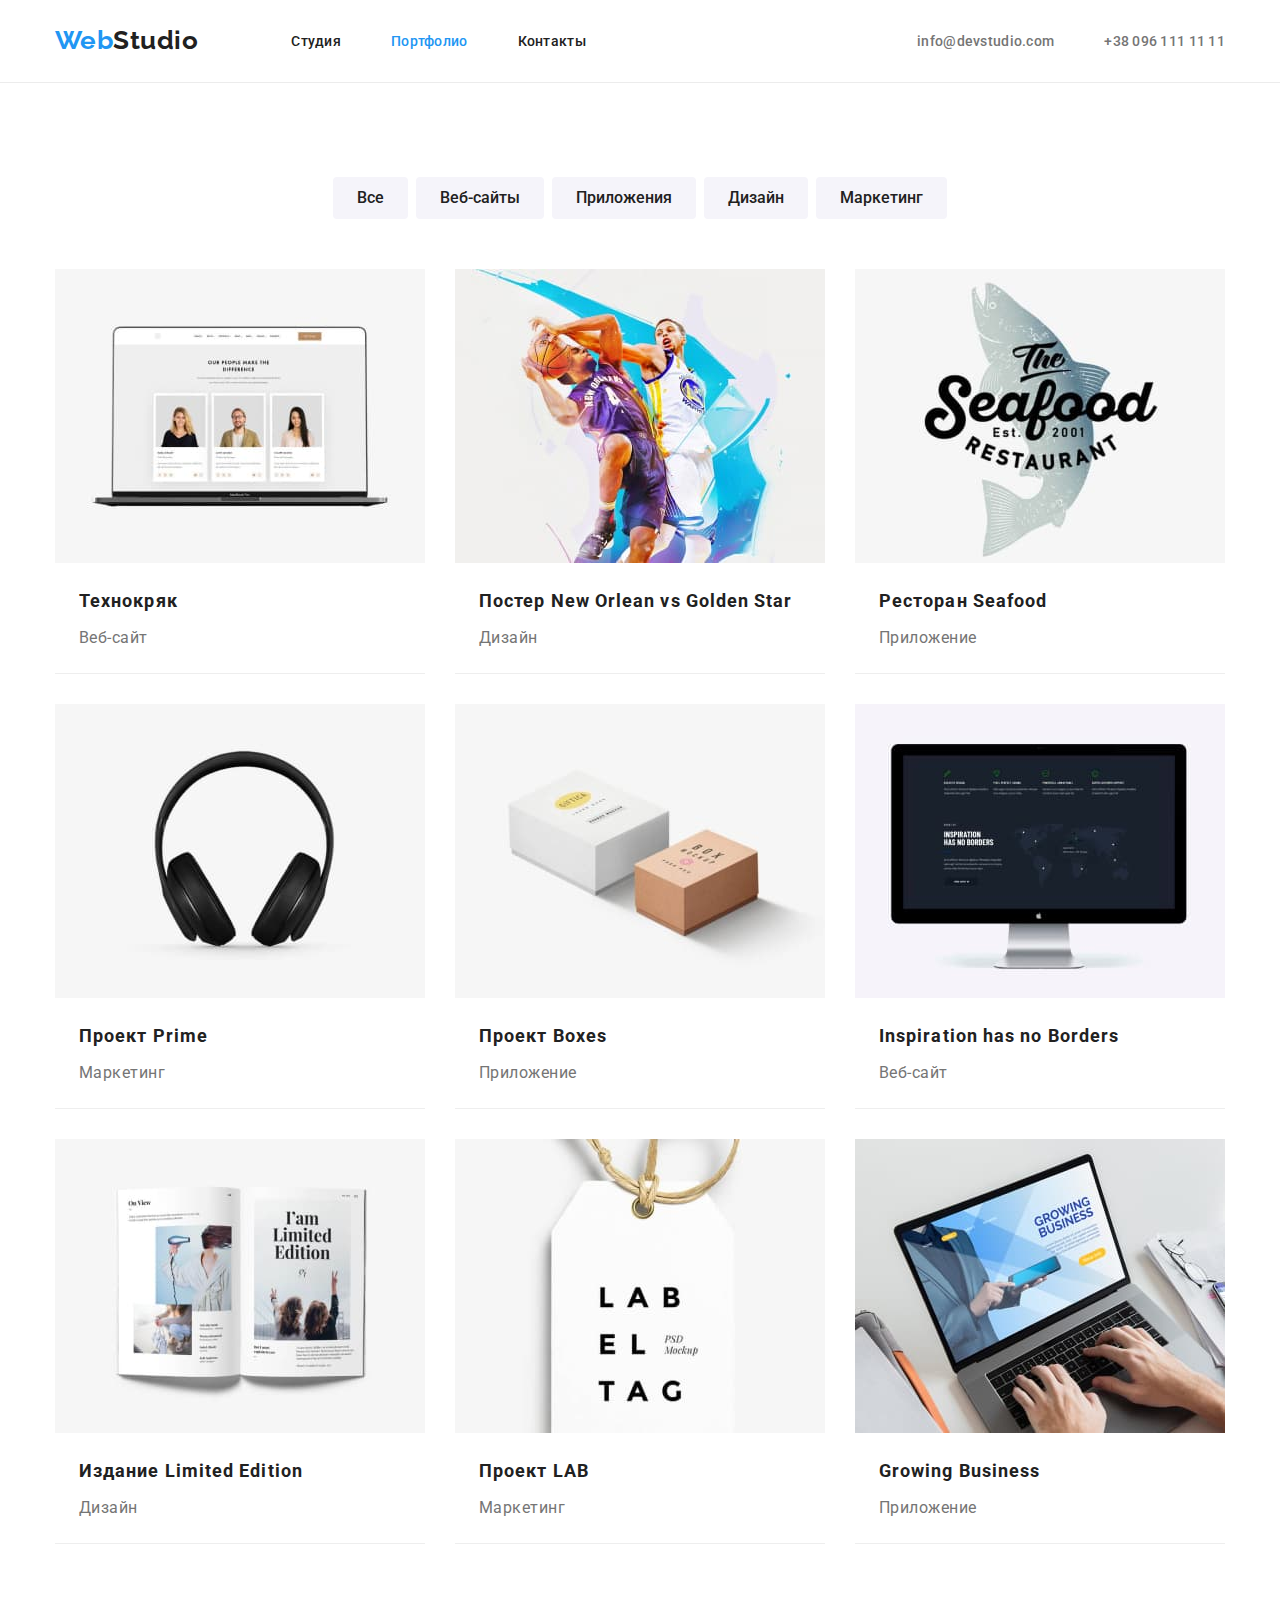
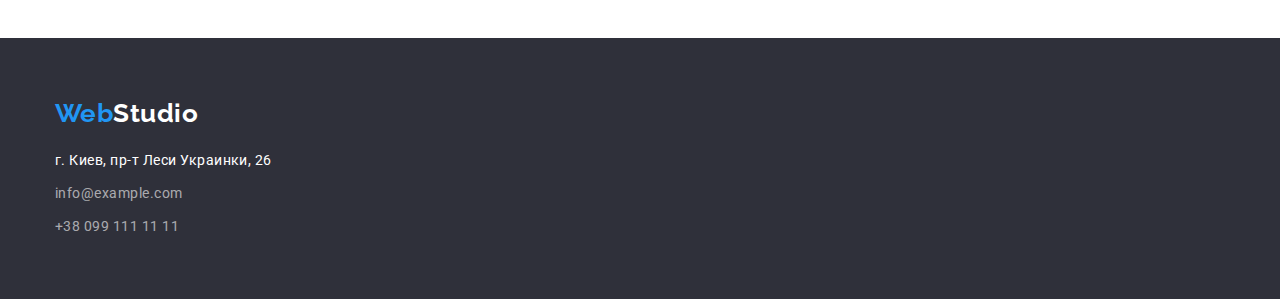
==== portfolio.html @ 7e85a977 "Adds a sprite, decorates navigation icons, and background for hero" ====
<!DOCTYPE html>
<html lang="ru">
<head>
    <meta charset="UTF-8">
    <meta http-equiv="X-UA-Compatible" content="IE=edge">
    <meta name="viewport" content="width=device-width, initial-scale=1.0">
    <title>Страница портфолио</title>
    <link rel="preconnect" href="https://fonts.gstatic.com">
    <link href="https://fonts.googleapis.com/css2?family=Raleway:wght@700&family=Roboto:wght@400;500;700;900&display=swap"
        rel="stylesheet">
    <link rel="stylesheet" href="https://cdnjs.cloudflare.com/ajax/libs/modern-normalize/1.0.0/modern-normalize.min.css">
    <link rel="stylesheet" href="./css/style.css">
</head>
<body>
    <header class="header-section">
        <div class="container header-flex">
            <a class="logo dark-logo" href="#"><span class="logo-accent">Web</span>Studio</a>
            <nav class="menu">
                <ul class="nav-list list">
                    <li class="site-menu">
                        <a class="nav-link" href="./index.html">Студия</a>
                    </li>
                    <li class="site-menu">
                        <a class="nav-link activ-page" href="#">Портфолио</a>
                    </li>
                    <li class="site-menu">
                        <a class="nav-link" href="#">Контакты</a>
                    </li>
                </ul>
            </nav>
            <!--контакты-->
            <ul class="header-contact list">
                <li class="nav-contact">
                    <a class="nav-link" href="mailto:info@devstudio.com">info@devstudio.com</a>
                </li>
                <li class="nav-contact tel">
                    <a class="nav-link" href="tel:+380961111111">+38 096 111 11 11</a>
                </li>
            </ul>
        </div>
    </header>
    <main>
        <!--<h1>Портфолио<h1>-->
        <!--Секция фильтры-->
        <section class="main-section section"> 
            <div class="container">
                          <!--<h2>Фильтры<h2>-->
                <ul class="filter list">
                    <li class="filter-list"><button class="filter-button" type="button">Все</button></li>
                    <li class="filter-list"><button class="filter-button" type="button">Веб-сайты</button></li>
                    <li class="filter-list"><button class="filter-button" type="button">Приложения</button></li>
                    <li class="filter-list"><button class="filter-button" type="button">Дизайн</button></li>
                    <li class="filter-list"><button class="filter-button" type="button">Маркетинг</button></li>
                </ul>
            <!--<h2>Примеры проектов<h2>-->
                <ul class="project list">
                    <li class="project-item">
                        <img src="./images/portfolio-page/img-portfolio-1.jpg" alt="Example website">
                        <div class="project-info">
                            <h3 class="project-title">Технокряк</h3>
                            <p class="project-text">Веб-сайт</p>
                        </div>
                    </li>
                    <li class="project-item">
                        <img src="./images/portfolio-page/img-portfolio-2.jpg" alt="Poster design">
                        <div class="project-info">
                            <h3 class="project-title">Постер New Orlean vs Golden Star</h3>
                            <p class="project-text">Дизайн</p>
                        </div>
                    </li>
                    <li class="project-item">
                        <img src="./images/portfolio-page/img-portfolio-3.jpg" alt="Sample website for a restaurant">
                        <div class="project-info">
                            <h3 class="project-title">Ресторан Seafood</h3>
                            <p class="project-text">Приложение</p>
                        </div>
                    </li>
                    <li class="project-item">
                        <img src="./images/portfolio-page/img-portfolio-4.jpg" alt="Headphones">
                        <div class="project-info">
                            <h3 class="project-title">Проект Prime</h3>
                            <p class="project-text">Маркетинг</p>
                        </div>
                    </li>
                    <li class="project-item">
                        <img src="./images/portfolio-page/img-portfolio-5.jpg" alt="Two boxes">
                        <div class="project-info">
                            <h3 class="project-title">Проект Boxes</h3>
                            <p class="project-text">Приложение</p>
                        </div>
                    </li>
                    <li class="project-item">
                        <img src="./images/portfolio-page/img-portfolio-6.jpg" alt="Example website">
                        <div class="project-info">
                            <h3 class="project-title">Inspiration has no Borders</h3>
                            <p class="project-text">Веб-сайт</p>
                        </div>
                    </li>
                    <li class="project-item">
                        <img src="./images/portfolio-page/img-portfolio-7.jpg" alt="Design example">
                        <div class="project-info">
                            <h3 class="project-title">Издание Limited Edition</h3>
                            <p class="project-text">Дизайн</p>
                        </div>
                    </li>
                    <li class="project-item">
                        <img src="./images/portfolio-page/img-portfolio-8.jpg" alt="Example project">
                        <div class="project-info">
                            <h3 class="project-title">Проект LAB</h3>
                            <p class="project-text">Маркетинг</p>
                        </div>
                    </li>
                    <li class="project-item">
                        <img src="./images/portfolio-page/img-portfolio-9.jpg" alt="Example application">
                        <div class="project-info">
                            <h3 class="project-title">Growing Business</h3>
                            <p class="project-text">Приложение</p>
                        </div>
                    </li>
                </ul>
            </div>
        </section>
    </main>
    <!--Футер-->
    <footer class="footer-contact">
        <div class="container footer-container">
            <a class="logo light-logo" href=""><span class="logo-accent">Web</span>Studio</a>
            <address class="footer-address">
                <p class="adres">г. Киев, пр-т Леси Украинки, 26</p>
                <ul class="footer-list list">
                    <li class="footer-list-item"><a class="mail" href="mailto:info@example.com">info@example.com</a></li>
                    <li class="footer-list-item"><a class="phone-number" href="tel:+380991111111">+38 099 111 11 11</a></li>
                </ul>
            </address>
        </div>
    </footer>
</body>
</html>
---- css/style.css ----
:root {
  --white-color: #ffffff;
  --dark-background-color: #2f303a;
  --grey-background-color: #f5f4fa;
  --title-text-color: #212121;
  --text-color: #757575;
  --white-transparent-color: rgba(255, 255, 255, 0.6);
  --blue-accent: #2196f3;
}

h1,
h2,
h3,
h4,
h5,
h6,
p {
  margin-top: 0;
  margin-bottom: 0;
}

ul,
ol {
  margin-top: 0;
  margin-bottom: 0;
  padding-left: 0;
}

img {
  display: block;
}

.list {
  list-style: none;
}

body {
  background-color: var(--white-color);

  font-family: Roboto, sans-serif;
  color: var(--text-color);
  letter-spacing: 0.03em;
}

.container {
  width: 1200px;
  padding-left: 15px;
  padding-right: 15px;
  margin-left: auto;
  margin-right: auto;
  margin-top: 0px;
  margin-bottom: 0px;
}

.section {
  padding-top: 94px;
  padding-bottom: 94px;
}

/*-----------------Компоненты--------------*/

.logo {
  display: inline-block;

  font-family: Raleway;
  font-weight: 700;
  font-size: 26px;
  line-height: 1.2;
  text-decoration: none;
}

.logo .logo-accent,
.site-menu .nav-link:hover,
.site-menu .nav-link:focus,
.site-menu .nav-link.activ-page,
.site-menu .nav-link.activ-page-portfolio,
.nav-contact .nav-link:hover,
.nav-contact .nav-link:focus,
.nav-tel:hover,
.nav-tel:focus,
.mail:hover,
.mail:focus,
.phone-number:hover,
.phone-number:focus {
  color: var(--blue-accent);
}

.about-title,
.team-section-title {
  color: var(--title-text-color);

  font-weight: 700;
  font-size: 36px;
  line-height: 1.16;
  text-align: center;
}
/*----------------Компоненты конец---------*/

/*--------------- Шапка сайта-------------*/
.header-section {
  border-bottom: 1px solid #ececec;
}

.header-flex {
  display: flex;
  align-items: center;
}

.header-flex > .logo {
  padding-top: 24px;
  padding-bottom: 25px;
}

.logo.dark-logo {
  color: var(--title-text-color);
}

.menu {
  margin-left: 93px;
  align-items: center;
}

.nav-list {
  display: flex;
  padding-top: 32px;
  padding-bottom: 32px;
}

.nav-list .site-menu + .site-menu {
  margin-left: 50px;
}

.nav-link {
  font-weight: 500;
  font-size: 14px;
  line-height: 1.14;
  letter-spacing: 0.02em;
}

.site-menu > .nav-link {
  color: var(--title-text-color);
  text-decoration: none;
}

.header-contact {
  display: flex;
  margin-left: auto;
  padding-top: 32px;
  padding-bottom: 32px;
}

.nav-icon {
  fill: currentColor;

  margin-right: 10px;
}

.nav-icon:hover {
  fill: var(--blue-accent);
}

.tel {
  margin-left: 50px;
}

.nav-contact > .nav-link,
.nav-contact > .nav-link {
  color: var(--text-color);
  text-decoration: none;
}

/*--------------- Секция Герой-------------*/
.hero {
  text-align: center;
  padding-top: 200px;
  padding-bottom: 200px;
}

.hero-bg {
  width: 1600px;
  margin-left: auto;
  margin-right: auto;
  background-color: #c4c4c4;
  background-image: linear-gradient(
      to right,
      rgba(47, 48, 58, 0.4),
      rgba(47, 48, 58, 0.4)
    ),
    url(../images/studio-page/hero-img.jpg);

  background-repeat: no-repeat;
  background-position: center;
}

.hero-title {
  color: var(--white-color);

  font-weight: 900;
  font-size: 44px;
  line-height: 1.36;
  letter-spacing: 0.06em;
  text-transform: uppercase;

  padding-bottom: 30px;
}

.hero-button {
  background-color: var(--blue-accent);
  color: var(--white-color);

  font-weight: 700;
  font-size: 16px;
  line-height: 1.87;
  letter-spacing: 0.06em;

  padding: 10px 32px;
  border-radius: 4px;
  min-width: 200px;
  border-color: transparent;
}

.hero-button:hover {
  background-color: #188ce8;
}

/*--------------- Секция Герой Конец -------------*/

/*-------------------- Секция особенности------------- */

.section-features-list {
  display: flex;
  margin-left: -30px;
  margin-top: -30px;
}

.features-list {
  flex-basis: calc((100% - 60px) / 4);
  margin-left: 30px;
  margin-top: 30px;
}

.features-title {
  color: var(--title-text-color);

  font-weight: 700;
  font-size: 14px;
  line-height: 1.14;
  text-transform: uppercase;
}

.features-text {
  font-size: 14px;
  line-height: 1.71;
  margin-top: 10px;
}

/*-------------------- Секция Особенности Конец------------- */

/*--------------------Секция Чем Мы Занимаемся---------------*/
.about {
  padding-top: 0px;
}

.about-title {
  margin-bottom: 50px;
}

.about-list {
  display: flex;
  justify-content: space-between;
}

/*--------------------Секция Чем Мы Занимаемся Конец---------------*/

/*--------------------Секция Наша Команда--------------------------*/
.team {
  background-color: var(--grey-background-color);
}

.team-section-title {
  padding-bottom: 50px;
}

.team-list {
  display: flex;
}

.team-list-item {
  background-color: var(--white-color);
  box-shadow: 0px 1px 3px rgba(0, 0, 0, 0.12), 0px 1px 1px rgba(0, 0, 0, 0.14),
    0px 2px 1px rgba(0, 0, 0, 0.2);

  border-radius: 0px 0px 4px 4px;
}

.team-list-item:not(:first-child) {
  margin-left: 30px;
}

.team-info {
  text-align: center;
  padding-top: 30px;
  padding-bottom: 30px;
}

.team-title {
  color: var(--title-text-color);

  font-weight: 500;
  font-size: 16px;
  line-height: 1.18;

  padding-bottom: 10px;
}

.team-text {
  color: var(--text-color);

  font-size: 16px;
  line-height: 1.18;
}

/*--------------------Секция Наша Команда Конец--------------------------*/

/*---------------------------Футер----------------*/

.footer-contact {
  background-color: var(--dark-background-color);
  padding-top: 60px;
  padding-bottom: 60px;
}

.logo.light-logo {
  color: var(--white-color);
}

.footer-container > .logo {
  padding-bottom: 20px;
}

.adres,
.mail,
.phone-number {
  font-style: normal;
  font-size: 14px;
  line-height: 1.71;
}

.adres {
  color: var(--white-color);
  padding-bottom: 9px;
}

.footer-list-item:not(:last-child) {
  padding-bottom: 9px;
}

.mail,
.phone-number {
  color: var(--white-transparent-color);
  text-decoration: none;
}

/*---------------------------Футер Конец----------------*/

/*=======================Оформление Страницы Потрфолио==================*/

/*-----------------------Кнопки Фильтра--------------------*/
.filter-button {
  background-color: var(--grey-background-color);
  color: var(--title-text-color);

  font-family: Roboto;
  font-weight: 500;
  font-size: 16px;
  line-height: 1.62;
  text-align: center;
  cursor: pointer;

  display: inline-block;
  border-radius: 4px;
  border-color: transparent;

  padding: 6px 22px 6px 22px;
}

.filter {
  display: flex;
  justify-content: center;
  margin-bottom: 50px;
}

.filter-list + .filter-list {
  margin-left: 8px;
}

.filter-button:hover,
.filter-button:focus {
  background-color: var(--blue-accent);
  color: var(--white-color);
}

/*-----------------------Кнопки Фильтра Конец--------------------*/

/*-----------------------Примеры Проектов--------------------*/

.project {
  display: flex;
  flex-wrap: wrap;
  margin-left: -30px;
  margin-top: -30px;
}

.project-item {
  flex-basis: calc((100% - 90px) / 3);
  margin-left: 30px;
  margin-top: 30px;
}

.project-info {
  border-bottom: 1px solid #eeeeee;
  padding: 20px 24px;
}

.project-title {
  color: var(--title-text-color);

  font-style: normal;
  font-weight: bold;
  font-size: 18px;
  line-height: 2;
  letter-spacing: 0.06em;

  margin-bottom: 4px;
}

.project-text {
  font-size: 16px;
  line-height: 1.87;
}
/*-----------------------Примеры Проектов Конец--------------------*/
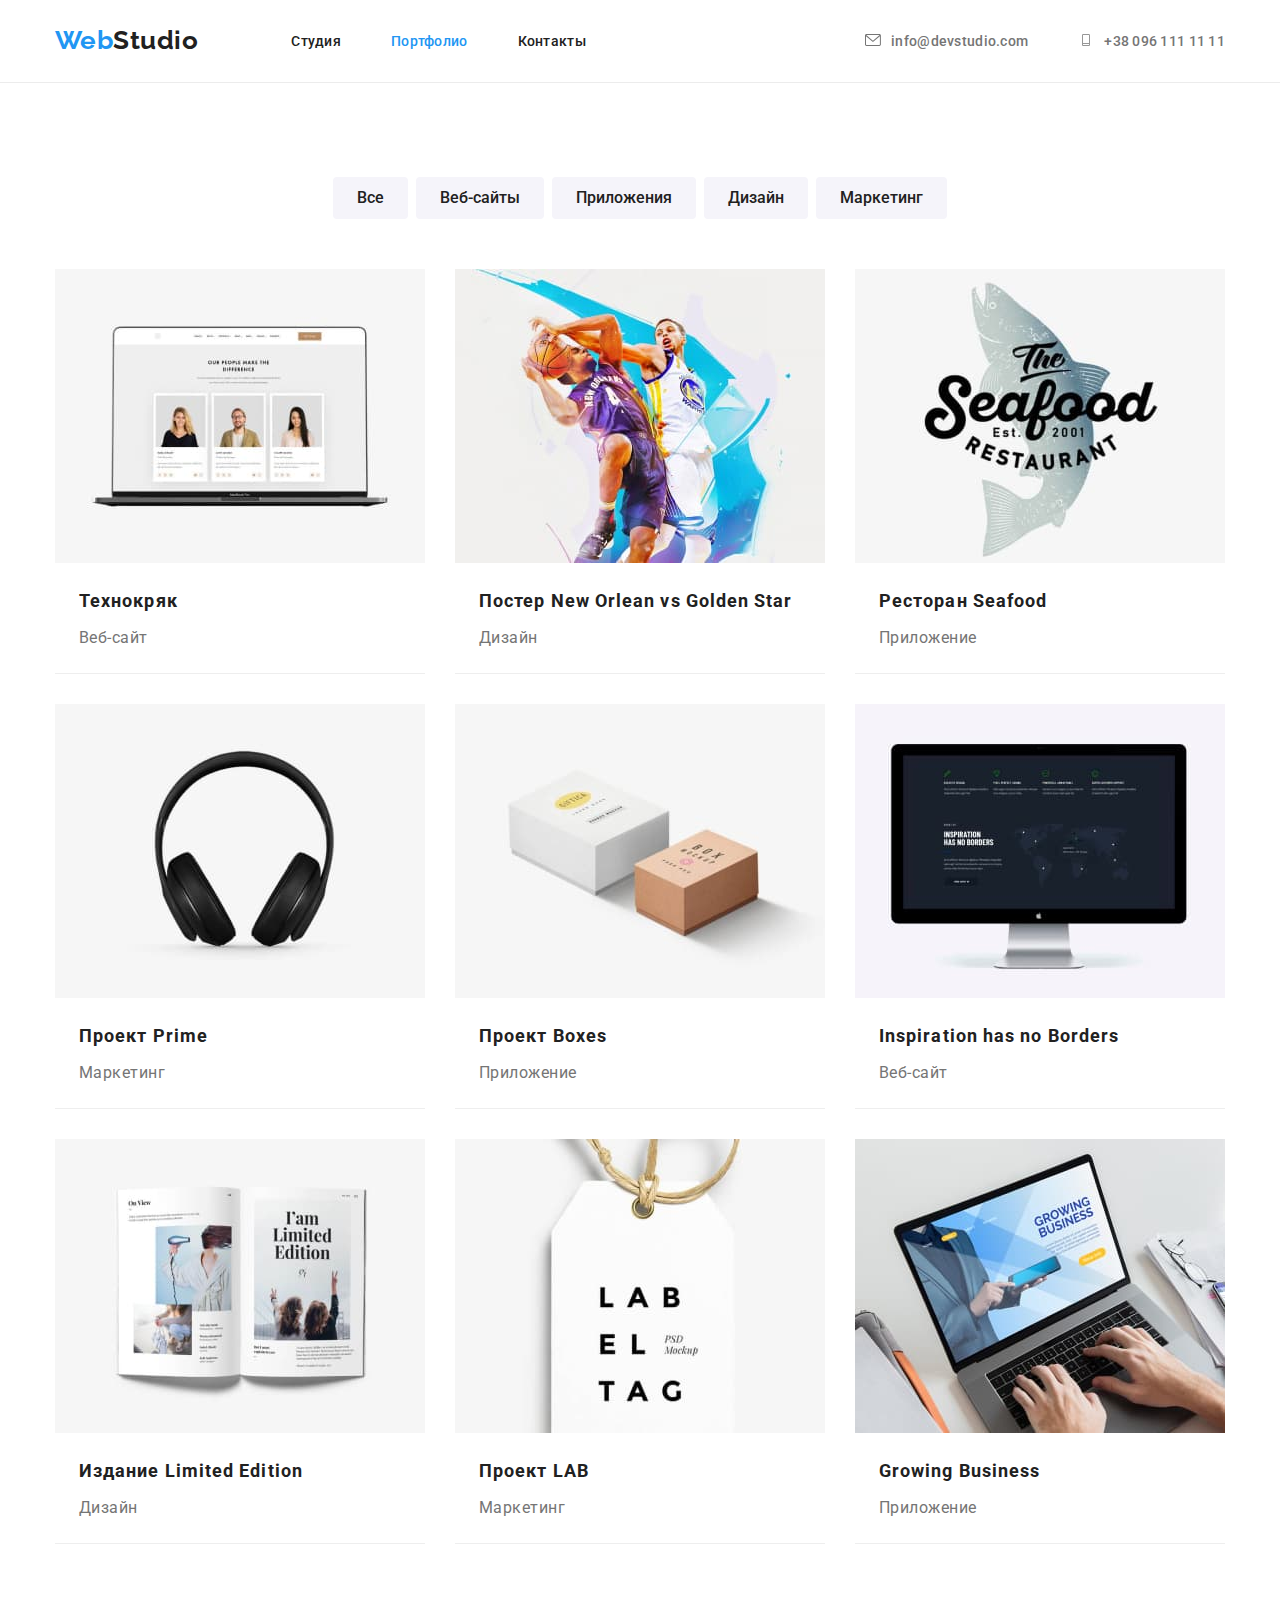
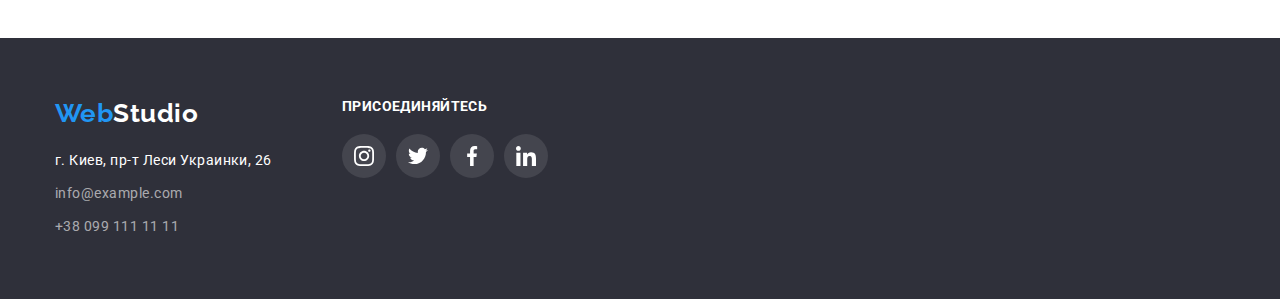
==== commit d5079d04: "decorative elements for portfolio page" ====
--- a/portfolio.html
+++ b/portfolio.html
@@ -31,10 +31,15 @@
             <!--контакты-->
             <ul class="header-contact list">
                 <li class="nav-contact">
-                    <a class="nav-link" href="mailto:info@devstudio.com">info@devstudio.com</a>
+    
+                    <a class="nav-link" href="mailto:info@devstudio.com"><svg class="nav-icon" width="16" height="12">
+                            <use href="./images/symbol-defs.svg#icon-email"></use>
+                        </svg>info@devstudio.com</a>
                 </li>
                 <li class="nav-contact tel">
-                    <a class="nav-link" href="tel:+380961111111">+38 096 111 11 11</a>
+                    <a class="nav-link" href="tel:+380961111111"><svg class="nav-icon" width="16" height="12">
+                            <use href="./images/symbol-defs.svg#icon-phone"></use>
+                        </svg>+38 096 111 11 11</a>
                 </li>
             </ul>
         </div>
@@ -122,17 +127,55 @@
         </section>
     </main>
     <!--Футер-->
-    <footer class="footer-contact">
-        <div class="container footer-container">
+<footer class="footer-contact">
+    <div class="container footer-container">
+        <div class="studio-contact">
             <a class="logo light-logo" href=""><span class="logo-accent">Web</span>Studio</a>
             <address class="footer-address">
                 <p class="adres">г. Киев, пр-т Леси Украинки, 26</p>
                 <ul class="footer-list list">
-                    <li class="footer-list-item"><a class="mail" href="mailto:info@example.com">info@example.com</a></li>
-                    <li class="footer-list-item"><a class="phone-number" href="tel:+380991111111">+38 099 111 11 11</a></li>
+                    <li class="footer-list-item"><a class="mail" href="mailto:info@example.com">info@example.com</a>
+                    </li>
+                    <li class="footer-list-item"><a class="phone-number" href="tel:+380991111111">+38 099 111 11 11</a>
+                    </li>
                 </ul>
             </address>
         </div>
-    </footer>
+        <div class="studio-social-contact">
+            <p class="welcome-text">присоединяйтесь</p>
+            <ul class="icon-studio-list list">
+                <li class="icon-studio-item">
+                    <a class="icon-studio-link link" href="#">
+                        <svg class="social-studio-icon" width="20" height="20">
+                            <use href="./images/symbol-defs.svg#icon-instagram"></use>
+                        </svg>
+                    </a>
+                </li>
+                <li class="icon-studio-item">
+                    <a class="icon-studio-link link" href="#">
+                        <svg class="social-studio-icon" width="20" height="20">
+                            <use href="./images/symbol-defs.svg#icon-twitter"></use>
+                        </svg>
+                    </a>
+                </li>
+                <li class="icon-studio-item">
+                    <a class="icon-studio-link link" href="#">
+                        <svg class="social-studio-icon" width="20" height="20">
+                            <use href="./images/symbol-defs.svg#icon-facebook"></use>
+                        </svg>
+                    </a>
+                </li>
+                <li class="icon-studio-item">
+                    <a class="icon-studio-link link" href="#">
+                        <svg class="social-studio-icon" width="20" height="20">
+                            <use href="./images/symbol-defs.svg#icon-linkedin"></use>
+                        </svg>
+                    </a>
+                </li>
+            </ul>
+        </div>
+
+    </div>
+</footer>
 </body>
 </html>--- a/css/style.css
+++ b/css/style.css
@@ -6,6 +6,7 @@
   --text-color: #757575;
   --white-transparent-color: rgba(255, 255, 255, 0.6);
   --blue-accent: #2196f3;
+  --icons-border-color: #afb1b8;
 }
 
 h1,
@@ -86,7 +87,8 @@
 }
 
 .about-title,
-.team-section-title {
+.team-section-title,
+.client-title {
   color: var(--title-text-color);
 
   font-weight: 700;
@@ -94,6 +96,17 @@
   line-height: 1.16;
   text-align: center;
 }
+
+.icon-team-item,
+.icon-studio-link {
+  display: flex;
+  justify-content: center;
+  align-items: center;
+  width: 44px;
+  height: 44px;
+  border-radius: 50% 50%;
+}
+
 /*----------------Компоненты конец---------*/
 
 /*--------------- Шапка сайта-------------*/
@@ -151,7 +164,6 @@
 
 .nav-icon {
   fill: currentColor;
-
   margin-right: 10px;
 }
 
@@ -190,6 +202,7 @@
 
   background-repeat: no-repeat;
   background-position: center;
+  background-size: cover;
 }
 
 .hero-title {
@@ -217,6 +230,7 @@
   border-radius: 4px;
   min-width: 200px;
   border-color: transparent;
+  box-shadow: 0px 4px 4px rgba(0, 0, 0, 0.15);
 }
 
 .hero-button:hover {
@@ -239,6 +253,15 @@
   margin-top: 30px;
 }
 
+.icon-bg {
+  background: var(--grey-background-color);
+  border-radius: 4px;
+
+  width: 270px;
+  padding: 25px 100px;
+  margin-bottom: 30px;
+}
+
 .features-title {
   color: var(--title-text-color);
 
@@ -299,6 +322,8 @@
 
 .team-info {
   text-align: center;
+  padding-right: 30px;
+  padding-left: 30px;
   padding-top: 30px;
   padding-bottom: 30px;
 }
@@ -309,7 +334,6 @@
   font-weight: 500;
   font-size: 16px;
   line-height: 1.18;
-
   padding-bottom: 10px;
 }
 
@@ -318,9 +342,73 @@
 
   font-size: 16px;
   line-height: 1.18;
+  padding-bottom: 16px;
+}
+
+.team-social-links {
+  display: flex;
+  justify-content: space-between;
+}
+
+.icon-team-item {
+  background-color: var(--white-color);
+}
+
+.icon-team-item:hover,
+.icon-team-item:focus {
+  background-color: var(--blue-accent);
+}
+
+.social-icon {
+  fill: var(--icons-border-color);
+}
+
+.icon-team-item:hover .social-icon,
+.icon-team-item:focus .social-icon {
+  fill: var(--white-color);
 }
 
 /*--------------------Секция Наша Команда Конец--------------------------*/
+
+/*--------------------Секция Постоянные Клиенты---------------*/
+
+.client-title {
+  padding-bottom: 50px;
+}
+
+.client-list {
+  display: flex;
+}
+
+.client-item:not(:last-child) {
+  margin-right: 30px;
+}
+
+.client-link {
+  display: flex;
+  justify-content: center;
+  align-items: center;
+  width: 170px;
+  height: 92px;
+  border: 1px solid var(--icons-border-color);
+  border-radius: 4px;
+}
+
+.client-link:hover,
+.client-link:focus {
+  border-color: var(--blue-accent);
+}
+
+.client-icon {
+  fill: var(--icons-border-color);
+}
+
+.client-link:hover .client-icon,
+.client-link:focus .client-icon {
+  fill: var(--blue-accent);
+}
+
+/*--------------------Секция Постоянные Клиенты Конец---------------*/
 
 /*---------------------------Футер----------------*/
 
@@ -334,8 +422,16 @@
   color: var(--white-color);
 }
 
-.footer-container > .logo {
+.footer-container {
+  display: flex;
+}
+
+.studio-contact > .logo {
   padding-bottom: 20px;
+}
+
+.studio-contact {
+  padding-right: 70px;
 }
 
 .adres,
@@ -361,6 +457,38 @@
   text-decoration: none;
 }
 
+.welcome-text {
+  font-weight: bold;
+  font-size: 14px;
+  line-height: 16px;
+  letter-spacing: 0.03em;
+  text-transform: uppercase;
+
+  color: var(--white-color);
+  padding-bottom: 20px;
+}
+
+.icon-studio-list {
+  display: flex;
+}
+
+.icon-studio-item:not(:last-child) {
+  padding-right: 10px;
+}
+
+.icon-studio-link {
+  background-color: rgba(255, 255, 255, 0.1);
+}
+
+.icon-studio-link:hover,
+.icon-studio-link:focus {
+  background-color: var(--blue-accent);
+}
+
+.social-studio-icon {
+  fill: var(--white-color);
+}
+
 /*---------------------------Футер Конец----------------*/
 
 /*=======================Оформление Страницы Потрфолио==================*/
@@ -398,6 +526,8 @@
 .filter-button:focus {
   background-color: var(--blue-accent);
   color: var(--white-color);
+  box-shadow: 0px 3px 1px rgba(0, 0, 0, 0.1), 0px 1px 2px rgba(0, 0, 0, 0.08),
+    0px 2px 2px rgba(0, 0, 0, 0.12);
 }
 
 /*-----------------------Кнопки Фильтра Конец--------------------*/
@@ -415,6 +545,12 @@
   flex-basis: calc((100% - 90px) / 3);
   margin-left: 30px;
   margin-top: 30px;
+}
+
+.project-item:hover,
+.project-item:focus {
+  box-shadow: 0px 1px 1px rgba(0, 0, 0, 0.12), 0px 4px 4px rgba(0, 0, 0, 0.06),
+    1px 4px 6px rgba(0, 0, 0, 0.16);
 }
 
 .project-info {
